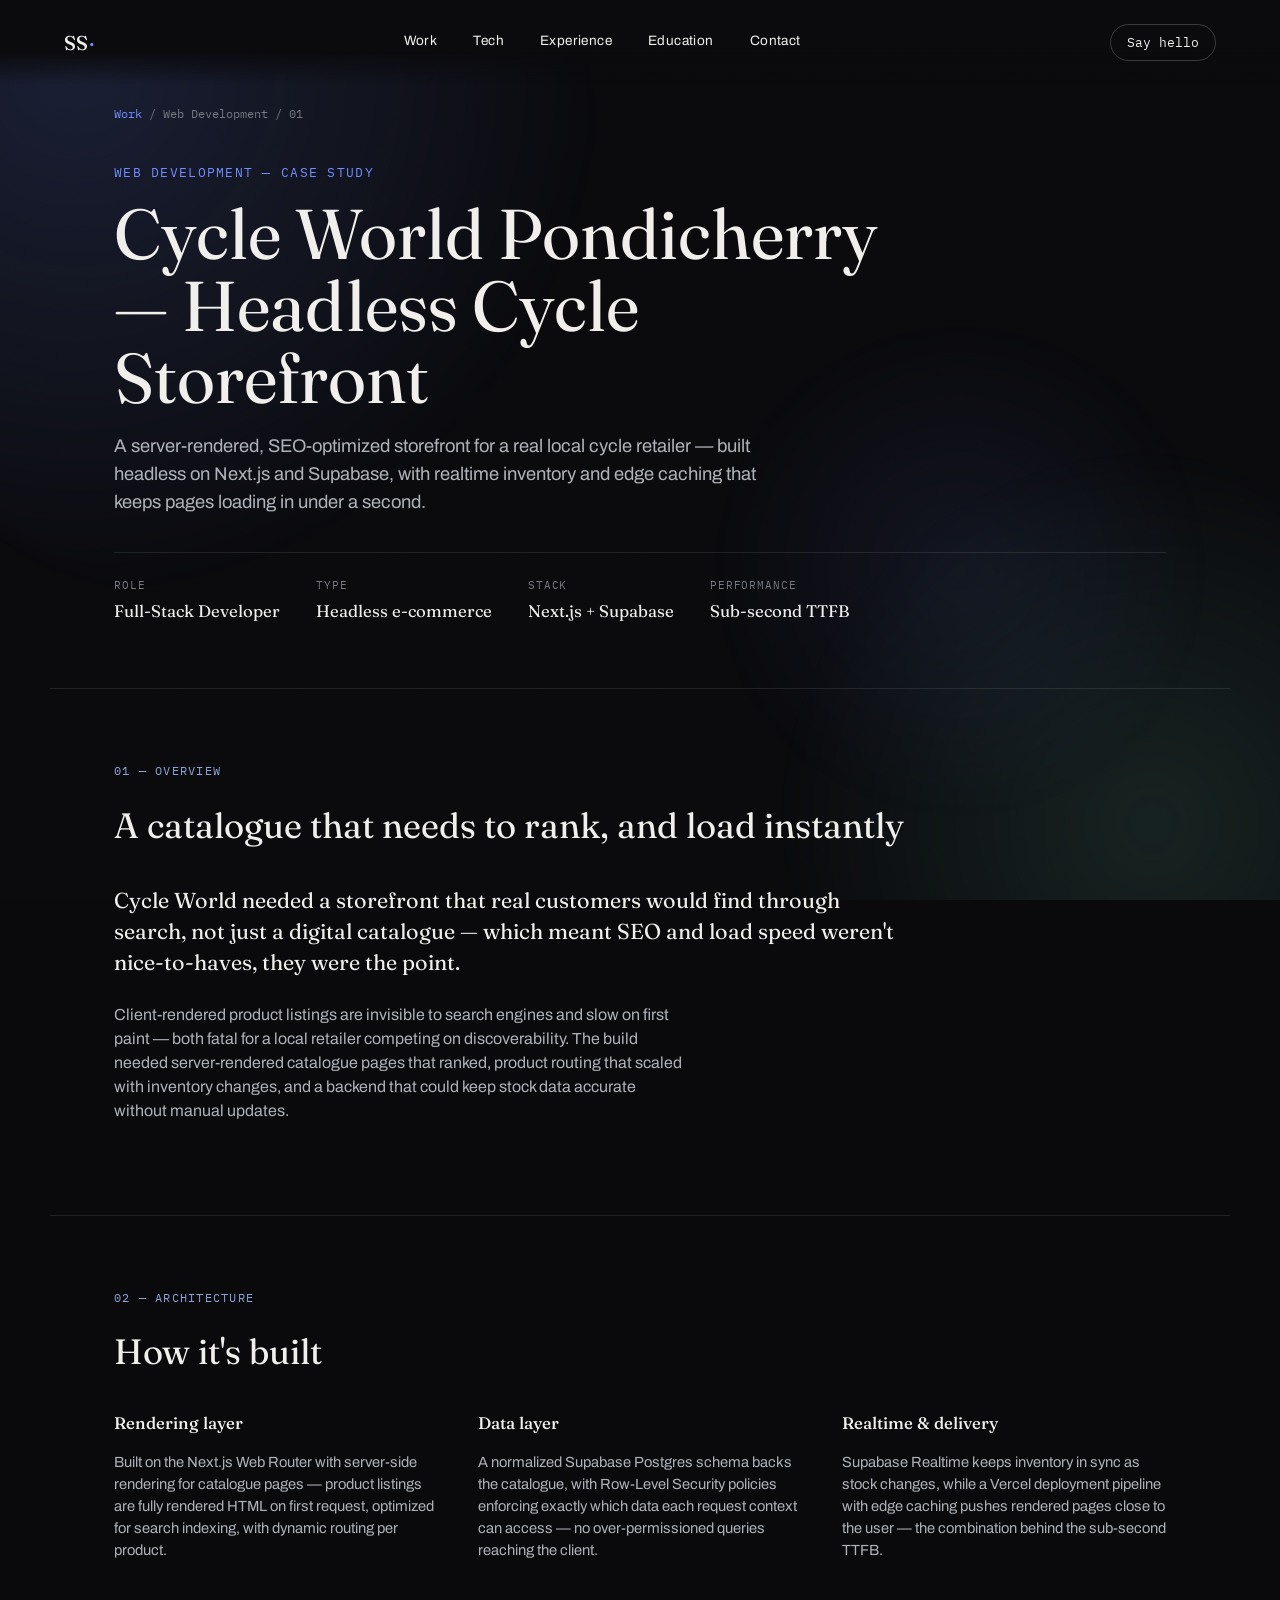
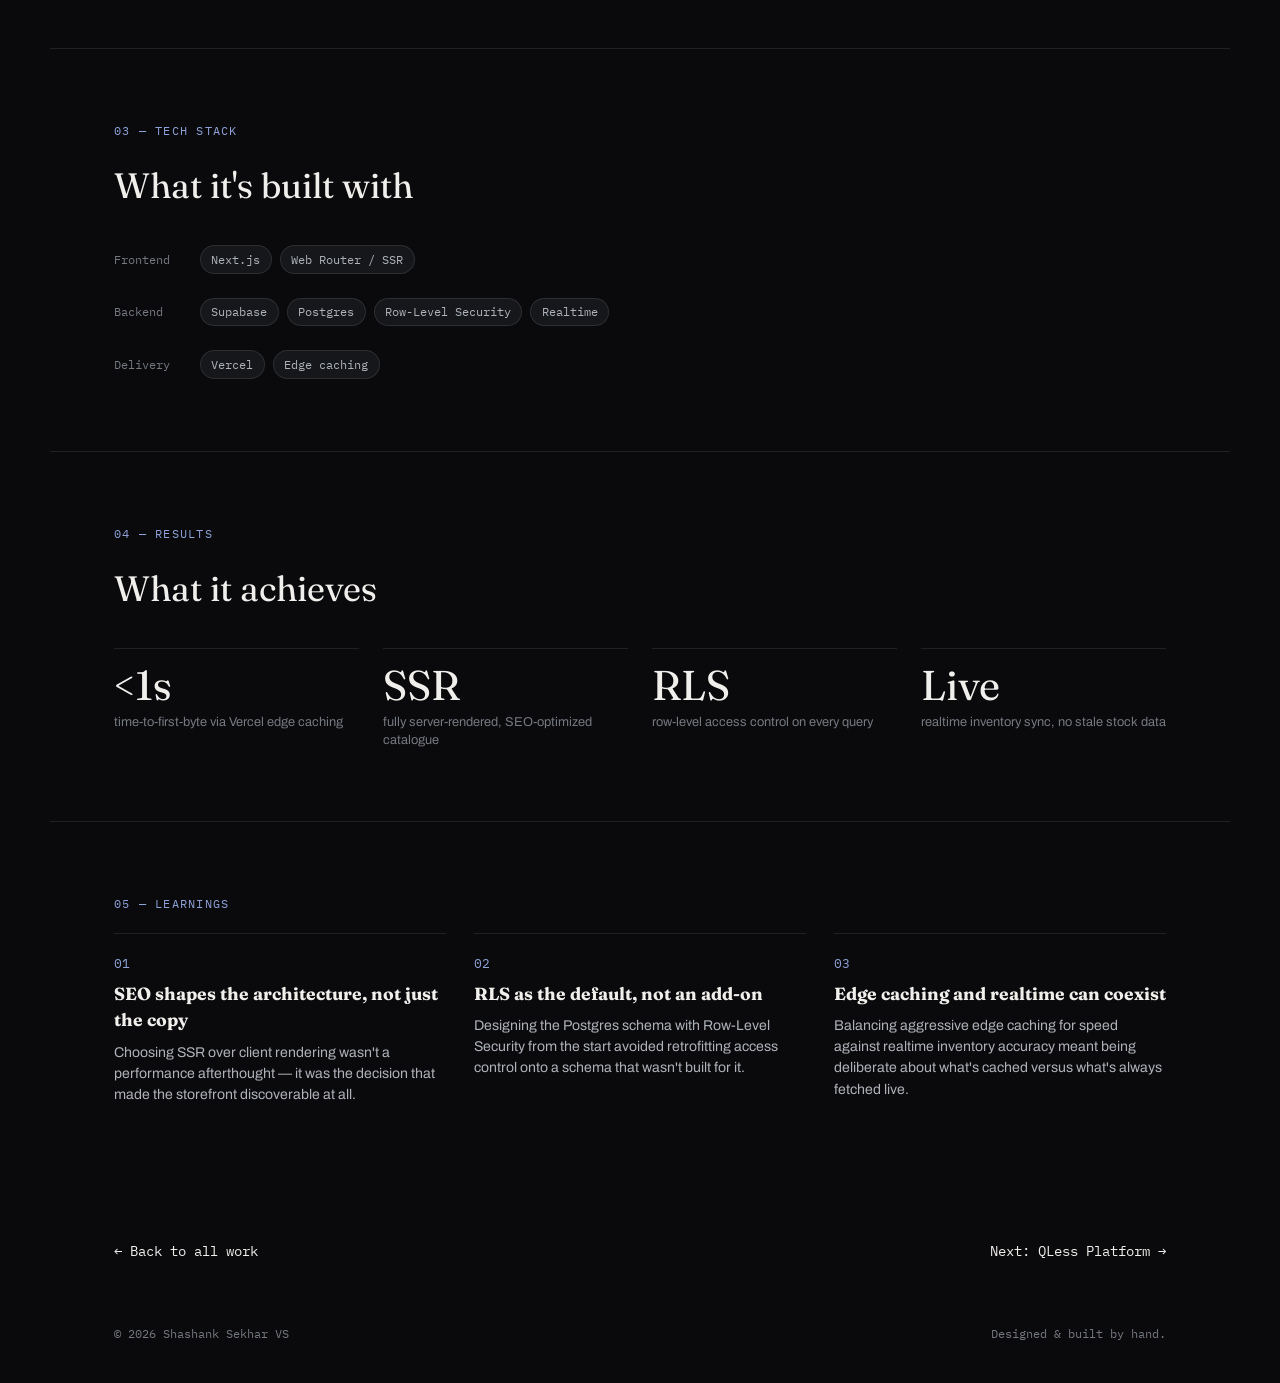
==== projects/cycleworld.html @ 7f177768 "Portfolio site" ====
<!DOCTYPE html>
<html lang="en">
<head>
<meta charset="UTF-8">
<meta name="viewport" content="width=device-width, initial-scale=1.0">
<title>Cycle World Pondicherry — Headless Storefront — Shashank Sekhar VS</title>
<meta name="description" content="A headless e-commerce storefront built on Next.js and Supabase with SSR catalogue pages, RLS access control, and sub-second TTFB.">
<link rel="preconnect" href="https://fonts.googleapis.com">
<link rel="preconnect" href="https://fonts.gstatic.com" crossorigin>
<link href="https://fonts.googleapis.com/css2?family=Fraunces:ital,opsz,wght@0,9..144,300;0,9..144,400;0,9..144,500;0,9..144,600;1,9..144,400;1,9..144,500&family=Archivo:wght@400;500;600;700&family=IBM+Plex+Mono:wght@400;500&display=swap" rel="stylesheet">
<link rel="stylesheet" href="../css/style.css">
</head>
<body>

<div class="grain"></div>
<div class="bg-fx" aria-hidden="true">
  <div class="bg-blob bg-blob-1"></div>
  <div class="bg-blob bg-blob-2"></div>
  <div class="bg-blob bg-blob-3"></div>
</div>

<header class="site-header">
  <a href="../index.html" class="mark">SS<span class="mark-dot">·</span></a>
  <nav class="nav">
    <a href="../index.html#work">Work</a>
    <a href="../index.html#tech">Tech</a>
    <a href="../index.html#experience">Experience</a>
    <a href="../index.html#education">Education</a>
    <a href="../index.html#contact">Contact</a>
  </nav>
  <a href="mailto:vsshashank08@gmail.com" class="nav-cta">Say hello</a>
</header>

<main>
  <p class="breadcrumb" data-reveal><a href="../index.html#work">Work</a> / Web Development / 01</p>

  <section class="proj-hero">
    <p class="proj-kicker" data-reveal>Web Development — Case Study</p>
    <h1 class="proj-title" data-reveal>Cycle World Pondicherry — Headless Cycle Storefront</h1>
    <p class="proj-dek" data-reveal>
      A server-rendered, SEO-optimized storefront for a real local cycle retailer — built headless
      on Next.js and Supabase, with realtime inventory and edge caching that keeps pages loading
      in under a second.
    </p>
    <div class="meta-row" data-reveal>
      <div class="meta-item"><span class="meta-label">Role</span><span class="meta-value">Full-Stack Developer</span></div>
      <div class="meta-item"><span class="meta-label">Type</span><span class="meta-value">Headless e-commerce</span></div>
      <div class="meta-item"><span class="meta-label">Stack</span><span class="meta-value">Next.js + Supabase</span></div>
      <div class="meta-item"><span class="meta-label">Performance</span><span class="meta-value">Sub-second TTFB</span></div>
    </div>
  </section>

  <section class="proj-section">
    <p class="section-label">01 — Overview</p>
    <h2 class="proj-section-head" data-reveal>A catalogue that needs to rank, and load instantly</h2>
    <p class="proj-lede" data-reveal>
      Cycle World needed a storefront that real customers would find through search, not just a
      digital catalogue — which meant SEO and load speed weren't nice-to-haves, they were the
      point.
    </p>
    <p class="proj-body" data-reveal>
      Client-rendered product listings are invisible to search engines and slow on first paint —
      both fatal for a local retailer competing on discoverability. The build needed
      server-rendered catalogue pages that ranked, product routing that scaled with inventory
      changes, and a backend that could keep stock data accurate without manual updates.
    </p>
  </section>

  <section class="proj-section">
    <p class="section-label">02 — Architecture</p>
    <h2 class="proj-section-head" data-reveal>How it's built</h2>
    <div class="proj-cols" data-reveal>
      <div class="proj-col">
        <h4>Rendering layer</h4>
        <p>Built on the Next.js Web Router with server-side rendering for catalogue pages —
        product listings are fully rendered HTML on first request, optimized for search
        indexing, with dynamic routing per product.</p>
      </div>
      <div class="proj-col">
        <h4>Data layer</h4>
        <p>A normalized Supabase Postgres schema backs the catalogue, with Row-Level Security
        policies enforcing exactly which data each request context can access — no
        over-permissioned queries reaching the client.</p>
      </div>
      <div class="proj-col">
        <h4>Realtime &amp; delivery</h4>
        <p>Supabase Realtime keeps inventory in sync as stock changes, while a Vercel deployment
        pipeline with edge caching pushes rendered pages close to the user — the combination
        behind the sub-second TTFB.</p>
      </div>
    </div>
  </section>

  <section class="proj-section">
    <p class="section-label">03 — Tech Stack</p>
    <h2 class="proj-section-head" data-reveal>What it's built with</h2>
    <div class="stack-groups" data-reveal>
      <div class="skill-group">
        <span class="skill-cat">Frontend</span>
        <div class="tags"><span>Next.js</span><span>Web Router / SSR</span></div>
      </div>
      <div class="skill-group">
        <span class="skill-cat">Backend</span>
        <div class="tags"><span>Supabase</span><span>Postgres</span><span>Row-Level Security</span><span>Realtime</span></div>
      </div>
      <div class="skill-group">
        <span class="skill-cat">Delivery</span>
        <div class="tags"><span>Vercel</span><span>Edge caching</span></div>
      </div>
    </div>
  </section>

  <section class="proj-section">
    <p class="section-label">04 — Results</p>
    <h2 class="proj-section-head" data-reveal>What it achieves</h2>
    <div class="stat-grid" data-reveal>
      <div class="stat">
        <span class="stat-num">&lt;1s</span>
        <span class="stat-label">time-to-first-byte via Vercel edge caching</span>
      </div>
      <div class="stat">
        <span class="stat-num">SSR</span>
        <span class="stat-label">fully server-rendered, SEO-optimized catalogue</span>
      </div>
      <div class="stat">
        <span class="stat-num">RLS</span>
        <span class="stat-label">row-level access control on every query</span>
      </div>
      <div class="stat">
        <span class="stat-num">Live</span>
        <span class="stat-label">realtime inventory sync, no stale stock data</span>
      </div>
    </div>
  </section>

  <section class="proj-section">
    <p class="section-label">05 — Learnings</p>
    <div class="numbered-grid" data-reveal>
      <div class="numbered-card">
        <span class="num">01</span>
        <h4>SEO shapes the architecture, not just the copy</h4>
        <p>Choosing SSR over client rendering wasn't a performance afterthought — it was the
        decision that made the storefront discoverable at all.</p>
      </div>
      <div class="numbered-card">
        <span class="num">02</span>
        <h4>RLS as the default, not an add-on</h4>
        <p>Designing the Postgres schema with Row-Level Security from the start avoided
        retrofitting access control onto a schema that wasn't built for it.</p>
      </div>
      <div class="numbered-card">
        <span class="num">03</span>
        <h4>Edge caching and realtime can coexist</h4>
        <p>Balancing aggressive edge caching for speed against realtime inventory accuracy meant
        being deliberate about what's cached versus what's always fetched live.</p>
      </div>
    </div>
  </section>

  <nav class="proj-nav" data-reveal>
    <a href="../index.html#work">← Back to all work</a>
    <a href="qless-platform.html">Next: QLess Platform →</a>
  </nav>
</main>

<footer class="site-footer">
  <span>© <span id="year"></span> Shashank Sekhar VS</span>
  <span>Designed &amp; built by hand.</span>
</footer>

<script src="../js/script.js"></script>
</body>
</html>
---- css/style.css ----
/* ============================================
   Shashank Sekhar VS — Portfolio
   Editorial / refined-luxury aesthetic
   ============================================ */

:root {
  --bg: #0a0a0d;
  --bg-alt: #15171b;
  --bg-raised: #1b1e23;
  --ink: #f1efec;
  --ink-soft: #aeb2b8;
  --ink-faint: #74787f;
  --accent: #6f8dff;
  --accent-soft: #8fa3d9;
  --accent-2: #7fe6c8;
  --line: rgba(241, 239, 236, 0.1);
  --line-strong: rgba(241, 239, 236, 0.2);
  --paper-shadow: rgba(0, 0, 0, 0.55);

  --font-display: "Fraunces", serif;
  --font-body: "Archivo", sans-serif;
  --font-mono: "IBM Plex Mono", monospace;

  --container: 1180px;
  --gutter: clamp(1.5rem, 5vw, 4rem);

  /* motion tokens */
  --ease-out: cubic-bezier(0.23, 1, 0.32, 1);
  --ease-in-out: cubic-bezier(0.77, 0, 0.175, 1);
  --ease-standard: cubic-bezier(0.4, 0, 0.2, 1);
  --dur-fast: 160ms;
  --dur-base: 220ms;
  --dur-slow: 500ms;
}

* { box-sizing: border-box; }

html {
  scroll-behavior: smooth;
}

body {
  margin: 0;
  background: var(--bg);
  color: var(--ink);
  font-family: var(--font-body);
  font-size: 16px;
  line-height: 1.5;
  -webkit-font-smoothing: antialiased;
  overflow-x: hidden;
}

::selection {
  background: var(--accent);
  color: var(--bg);
}

a { color: inherit; text-decoration: none; }

/* focus states — keyboard accessibility */
a:focus-visible,
button:focus-visible,
.tab:focus-visible {
  outline: 2px solid var(--accent);
  outline-offset: 3px;
  border-radius: 2px;
}
a:focus:not(:focus-visible),
button:focus:not(:focus-visible) {
  outline: none;
}

/* press feedback — every interactive element should feel touched */
.btn,
.nav-cta,
.tab,
.entry-link,
.contact-link,
.mark {
  transition: transform var(--dur-fast) var(--ease-out), background var(--dur-base) var(--ease-standard),
    color var(--dur-base) var(--ease-standard), border-color var(--dur-base) var(--ease-standard);
}
.btn:active,
.nav-cta:active {
  transform: scale(0.96);
}
.entry-link:active,
.contact-link:active {
  transform: scale(0.98);
}
.mark:active {
  transform: scale(0.94);
}

/* subtle grain overlay for texture */
.grain {
  position: fixed;
  inset: 0;
  pointer-events: none;
  z-index: 999;
  opacity: 0.05;
  mix-blend-mode: overlay;
  background-image: url("data:image/svg+xml,%3Csvg xmlns='http://www.w3.org/2000/svg' width='120' height='120'%3E%3Cfilter id='n'%3E%3CfeTurbulence type='fractalNoise' baseFrequency='0.9' numOctaves='2' stitchTiles='stitch'/%3E%3C/filter%3E%3Crect width='100%25' height='100%25' filter='url(%23n)'/%3E%3C/svg%3E");
}

/* ---------- animated background field ---------- */
.bg-fx {
  position: fixed;
  inset: 0;
  z-index: 0;
  overflow: hidden;
  pointer-events: none;
}
.bg-blob {
  position: absolute;
  border-radius: 50%;
  filter: blur(10px);
  opacity: 0.5;
  will-change: transform;
}
.bg-blob-1 {
  width: 60vw;
  height: 60vw;
  max-width: 780px;
  max-height: 780px;
  top: -18%;
  left: -12%;
  background: radial-gradient(circle at 30% 30%, rgba(111, 141, 255, 0.32), rgba(111, 141, 255, 0) 70%);
  animation: driftA 34s var(--ease-in-out) infinite alternate;
}
.bg-blob-2 {
  width: 50vw;
  height: 50vw;
  max-width: 640px;
  max-height: 640px;
  bottom: -20%;
  right: -10%;
  background: radial-gradient(circle at 60% 60%, rgba(127, 230, 200, 0.22), rgba(127, 230, 200, 0) 70%);
  animation: driftB 40s var(--ease-in-out) infinite alternate;
}
.bg-blob-3 {
  width: 40vw;
  height: 40vw;
  max-width: 520px;
  max-height: 520px;
  top: 35%;
  left: 55%;
  background: radial-gradient(circle at 50% 50%, rgba(111, 141, 255, 0.16), rgba(111, 141, 255, 0) 70%);
  animation: driftC 46s var(--ease-in-out) infinite alternate;
}
@keyframes driftA {
  from { transform: translate(0, 0) scale(1); }
  to { transform: translate(6vw, 8vh) scale(1.12); }
}
@keyframes driftB {
  from { transform: translate(0, 0) scale(1); }
  to { transform: translate(-7vw, -6vh) scale(1.08); }
}
@keyframes driftC {
  from { transform: translate(0, 0) scale(1); }
  to { transform: translate(-4vw, 6vh) scale(1.15); }
}
@media (prefers-reduced-motion: reduce) {
  .bg-blob { animation: none; }
}

.site-header,
main,
.site-footer {
  position: relative;
  z-index: 1;
}

/* ---------- header ---------- */
.site-header {
  position: fixed;
  top: 0; left: 0; right: 0;
  z-index: 100;
  display: flex;
  align-items: center;
  justify-content: space-between;
  padding: 1.5rem var(--gutter);
  background: linear-gradient(to bottom, var(--bg) 60%, transparent);
}

.mark {
  font-family: var(--font-display);
  font-weight: 500;
  font-size: 1.25rem;
  letter-spacing: 0.02em;
}
.mark-dot { color: var(--accent); }

.nav {
  display: flex;
  gap: 2.25rem;
  font-size: 0.85rem;
  letter-spacing: 0.03em;
}
.nav a {
  position: relative;
  padding-bottom: 2px;
}
.nav a::after {
  content: "";
  position: absolute;
  left: 0; bottom: 0;
  width: 0%;
  height: 1px;
  background: var(--accent);
  transition: width var(--dur-base) var(--ease-out);
}
.nav a:hover::after { width: 100%; }

.nav-cta {
  font-size: 0.8rem;
  font-family: var(--font-mono);
  border: 1px solid var(--line-strong);
  padding: 0.5rem 1rem;
  border-radius: 100px;
  transition: background 0.3s ease, color 0.3s ease, border-color 0.3s ease;
}
.nav-cta:hover {
  background: var(--ink);
  color: var(--bg);
  border-color: var(--ink);
}

@media (max-width: 720px) {
  .nav { display: none; }
}

/* ---------- reveal on scroll ---------- */
[data-reveal] {
  opacity: 0;
  transform: translateY(16px);
  transition: opacity var(--dur-slow) var(--ease-out), transform var(--dur-slow) var(--ease-out);
}
[data-reveal].is-visible {
  opacity: 1;
  transform: translateY(0);
}

/* stagger hero children on load */
.hero > [data-reveal]:nth-of-type(1) { transition-delay: 0ms; }
.hero > [data-reveal]:nth-of-type(2) { transition-delay: 70ms; }
.hero > [data-reveal]:nth-of-type(3) { transition-delay: 140ms; }
.hero > [data-reveal]:nth-of-type(4) { transition-delay: 210ms; }
.hero > [data-reveal]:nth-of-type(5) { transition-delay: 280ms; }

/* ---------- staggered group reveals ---------- */
/* children fade/rise individually once their shared container becomes visible */
.stat-grid > .stat,
.about-stats > .stat,
.persona-grid > .persona-card,
.numbered-grid > .numbered-card,
.proj-cols > .proj-col,
.swatch-row > .swatch,
.skill-groups > .skill-group,
.timeline > li,
.journey-table tbody tr {
  opacity: 0;
  transform: translateY(14px);
  transition: opacity var(--dur-slow) var(--ease-out), transform var(--dur-slow) var(--ease-out);
}
.stat-grid.is-visible > .stat,
.about-stats.is-visible > .stat,
.persona-grid.is-visible > .persona-card,
.numbered-grid.is-visible > .numbered-card,
.proj-cols.is-visible > .proj-col,
.swatch-row.is-visible > .swatch,
.skill-groups.is-visible > .skill-group,
.timeline.is-visible > li,
.journey-table-wrap.is-visible .journey-table tbody tr {
  opacity: 1;
  transform: translateY(0);
}
.stat-grid > .stat:nth-child(1), .about-stats > .stat:nth-child(1), .persona-grid > .persona-card:nth-child(1),
.numbered-grid > .numbered-card:nth-child(1), .proj-cols > .proj-col:nth-child(1), .swatch-row > .swatch:nth-child(1),
.skill-groups > .skill-group:nth-child(1), .timeline > li:nth-child(1), .journey-table tbody tr:nth-child(1) { transition-delay: 0ms; }
.stat-grid > .stat:nth-child(2), .about-stats > .stat:nth-child(2), .persona-grid > .persona-card:nth-child(2),
.numbered-grid > .numbered-card:nth-child(2), .proj-cols > .proj-col:nth-child(2), .swatch-row > .swatch:nth-child(2),
.skill-groups > .skill-group:nth-child(2), .timeline > li:nth-child(2), .journey-table tbody tr:nth-child(2) { transition-delay: 45ms; }
.stat-grid > .stat:nth-child(3), .about-stats > .stat:nth-child(3), .persona-grid > .persona-card:nth-child(3),
.numbered-grid > .numbered-card:nth-child(3), .proj-cols > .proj-col:nth-child(3), .swatch-row > .swatch:nth-child(3),
.skill-groups > .skill-group:nth-child(3), .timeline > li:nth-child(3), .journey-table tbody tr:nth-child(3) { transition-delay: 90ms; }
.stat-grid > .stat:nth-child(4), .swatch-row > .swatch:nth-child(4), .numbered-grid > .numbered-card:nth-child(4),
.journey-table tbody tr:nth-child(4) { transition-delay: 135ms; }
.stat-grid > .stat:nth-child(5), .swatch-row > .swatch:nth-child(5), .journey-table tbody tr:nth-child(5) { transition-delay: 180ms; }
.stat-grid > .stat:nth-child(6), .swatch-row > .swatch:nth-child(6), .journey-table tbody tr:nth-child(6) { transition-delay: 225ms; }

@media (prefers-reduced-motion: reduce) {
  *, *::before, *::after {
    animation-duration: 0.01ms !important;
    animation-iteration-count: 1 !important;
    transition-duration: 0.01ms !important;
    scroll-behavior: auto !important;
  }
  [data-reveal],
  .stat-grid > .stat, .about-stats > .stat, .persona-grid > .persona-card,
  .numbered-grid > .numbered-card, .proj-cols > .proj-col, .swatch-row > .swatch,
  .skill-groups > .skill-group, .timeline > li, .journey-table tbody tr {
    opacity: 1 !important;
    transform: none !important;
  }
}

/* ---------- hero ---------- */
.hero {
  position: relative;
  min-height: 100vh;
  display: flex;
  flex-direction: column;
  justify-content: center;
  padding: 8rem var(--gutter) 4rem;
  max-width: var(--container);
  margin: 0 auto;
}

.eyebrow {
  font-family: var(--font-mono);
  font-size: 0.8rem;
  letter-spacing: 0.12em;
  text-transform: uppercase;
  color: var(--accent);
  margin: 0 0 1.25rem;
}

.hero-name {
  font-family: var(--font-display);
  font-weight: 400;
  font-size: clamp(3.2rem, 9vw, 7.5rem);
  line-height: 0.95;
  letter-spacing: -0.01em;
  margin: 0 0 1.5rem;
}
.hero-name .italic {
  font-style: italic;
  font-weight: 300;
  color: var(--accent);
}

.hero-roles {
  display: flex;
  flex-wrap: wrap;
  gap: 0.6rem;
  font-family: var(--font-mono);
  font-size: clamp(0.85rem, 1.6vw, 1rem);
  color: var(--ink-soft);
  margin-bottom: 1.75rem;
}
.hero-roles .slash { color: var(--ink-faint); }

.hero-copy {
  max-width: 42ch;
  font-size: 1.1rem;
  color: var(--ink-soft);
  margin: 0 0 2.5rem;
}

.hero-actions {
  display: flex;
  gap: 1rem;
  flex-wrap: wrap;
}

.btn {
  display: inline-flex;
  align-items: center;
  gap: 0.4rem;
  padding: 0.9rem 1.6rem;
  border-radius: 100px;
  font-size: 0.9rem;
  font-weight: 600;
  transition: transform 0.25s ease, background 0.25s ease, color 0.25s ease, border-color .25s ease;
}
.btn-primary {
  background: var(--ink);
  color: var(--bg);
}
.btn-primary:hover {
  background: var(--accent);
  transform: translateY(-2px);
}
.btn-ghost {
  border: 1px solid var(--line-strong);
}
.btn-ghost:hover {
  border-color: var(--ink);
  transform: translateY(-2px);
}

.hero-figure {
  position: absolute;
  right: var(--gutter);
  top: 50%;
  color: var(--ink);
  opacity: 0.9;
  display: none;
  animation: heroFloat 7s ease-in-out infinite;
}
@media (min-width: 980px) {
  .hero-figure { display: block; }
}
@keyframes heroFloat {
  0%, 100% { transform: translateY(-50%); }
  50% { transform: translateY(calc(-50% - 12px)); }
}

/* animated neural-network hero visual */
.neural-viz {
  width: 340px;
  height: 340px;
  color: var(--accent);
  overflow: visible;
}
.neural-viz .diagram-group {
  transform-box: fill-box;
  transform-origin: 160px 160px;
  animation: neuralSpin 46s linear infinite;
}
.neural-viz .edge {
  stroke: var(--accent);
  stroke-width: 1;
  opacity: 0.14;
  fill: none;
}
.neural-viz .edge-active {
  stroke: var(--accent-2);
  stroke-width: 1.5;
  opacity: 0.75;
  fill: none;
  stroke-dasharray: 6 9;
  animation: signalFlow 2.8s linear infinite;
}
.neural-viz .node {
  fill: var(--accent);
  opacity: 0.8;
  transform-box: fill-box;
  transform-origin: center;
  animation: nodePulse 3.4s ease-in-out infinite;
}
.neural-viz .node-out {
  fill: var(--accent-2);
}
.neural-viz .ring {
  fill: none;
  stroke: var(--line-strong);
  stroke-width: 0.6;
}
.neural-viz .ring-dashed {
  stroke-dasharray: 3 7;
  stroke-width: 0.8;
  transform-box: fill-box;
  transform-origin: 160px 160px;
  animation: neuralSpinReverse 28s linear infinite;
}
@keyframes nodePulse {
  0%, 100% { transform: scale(1); opacity: 0.65; }
  50% { transform: scale(1.22); opacity: 1; }
}
@keyframes signalFlow {
  to { stroke-dashoffset: -150; }
}
@keyframes neuralSpin {
  to { transform: rotate(360deg); }
}
@keyframes neuralSpinReverse {
  to { transform: rotate(-360deg); }
}
@media (prefers-reduced-motion: reduce) {
  .neural-viz .node, .neural-viz .edge-active, .neural-viz .diagram-group,
  .neural-viz .ring-dashed, .hero-figure { animation: none; }
}

/* ---------- known technologies ---------- */
.tech {
  position: relative;
  max-width: var(--container);
  margin: 0 auto;
  padding: 6rem var(--gutter);
  border-top: 1px solid var(--line);
}
.tech::before {
  content: "";
  position: absolute;
  inset: -1rem 0 0 0;
  background-image: radial-gradient(circle, var(--line-strong) 1px, transparent 1px);
  background-size: 24px 24px;
  -webkit-mask-image: radial-gradient(ellipse 65% 65% at 50% 35%, black 0%, transparent 78%);
  mask-image: radial-gradient(ellipse 65% 65% at 50% 35%, black 0%, transparent 78%);
  opacity: 0.6;
  pointer-events: none;
  z-index: 0;
}
.tech > * { position: relative; z-index: 1; }
.tech-sub {
  max-width: 46ch;
  color: var(--ink-soft);
  margin-top: -0.5rem;
  margin-bottom: 2.75rem;
}
.tech-groups {
  display: flex;
  flex-direction: column;
  gap: 3rem;
}
.tech-group-label {
  display: flex;
  align-items: center;
  gap: 0.9rem;
  font-family: var(--font-mono);
  font-size: 0.7rem;
  letter-spacing: 0.14em;
  text-transform: uppercase;
  color: var(--ink-faint);
  margin-bottom: 1.15rem;
}
.tech-group-label::after {
  content: "";
  flex: 1;
  height: 1px;
  background: var(--line);
}
.tech-grid {
  display: grid;
  grid-template-columns: repeat(auto-fit, minmax(120px, 1fr));
  gap: 1.25rem;
}
.tech-item {
  position: relative;
  display: flex;
  flex-direction: column;
  align-items: center;
  justify-content: center;
  gap: 0.9rem;
  padding: 2.1rem 1rem 1.6rem;
  background: linear-gradient(180deg, var(--bg-alt), var(--bg-raised));
  border: 1px solid var(--line);
  border-radius: 14px;
  overflow: hidden;
  opacity: 0;
  transform: translateY(14px);
  transition: opacity var(--dur-slow) var(--ease-out), transform var(--dur-base) var(--ease-out),
    border-color var(--dur-base) var(--ease-out), box-shadow var(--dur-base) var(--ease-out);
}
.tech-grid.is-visible > .tech-item { opacity: 1; transform: translateY(0); }
.tech-grid > .tech-item:nth-child(1) { transition-delay: 0ms, 0ms, 0ms, 0ms; }
.tech-grid > .tech-item:nth-child(2) { transition-delay: 30ms, 0ms, 0ms, 0ms; }
.tech-grid > .tech-item:nth-child(3) { transition-delay: 60ms, 0ms, 0ms, 0ms; }
.tech-grid > .tech-item:nth-child(4) { transition-delay: 90ms, 0ms, 0ms, 0ms; }
.tech-grid > .tech-item:nth-child(5) { transition-delay: 120ms, 0ms, 0ms, 0ms; }
.tech-grid > .tech-item:nth-child(6) { transition-delay: 150ms, 0ms, 0ms, 0ms; }
.tech-grid > .tech-item:nth-child(7) { transition-delay: 180ms, 0ms, 0ms, 0ms; }
.tech-grid > .tech-item:nth-child(8) { transition-delay: 210ms, 0ms, 0ms, 0ms; }
.tech-grid > .tech-item:nth-child(9) { transition-delay: 240ms, 0ms, 0ms, 0ms; }
.tech-grid > .tech-item:nth-child(10) { transition-delay: 270ms, 0ms, 0ms, 0ms; }
.tech-grid > .tech-item:nth-child(11) { transition-delay: 300ms, 0ms, 0ms, 0ms; }
.tech-grid > .tech-item:nth-child(12) { transition-delay: 330ms, 0ms, 0ms, 0ms; }

.tech-icon {
  position: relative;
  z-index: 1;
  width: 54px;
  height: 54px;
  flex-shrink: 0;
  display: flex;
  align-items: center;
  justify-content: center;
  border-radius: 50%;
  background: var(--bg-raised);
  border: 1px solid var(--line);
  transition: border-color var(--dur-base) var(--ease-out), background var(--dur-base) var(--ease-out);
}
.tech-item img {
  width: 26px;
  height: 26px;
  object-fit: contain;
  filter: grayscale(1) brightness(1.3) opacity(0.6);
  transition: filter var(--dur-base) var(--ease-out), transform var(--dur-base) var(--ease-out);
}
.tech-fallback {
  font-family: var(--font-mono);
  font-weight: 600;
  font-size: 0.68rem;
  letter-spacing: 0.02em;
  color: var(--ink-faint);
  transition: color var(--dur-base) var(--ease-out);
}
.tech-item .tech-name {
  position: relative;
  z-index: 1;
  font-family: var(--font-mono);
  font-size: 0.72rem;
  letter-spacing: 0.02em;
  color: var(--ink-soft);
  transition: color var(--dur-base) var(--ease-out);
}
@media (hover: hover) and (pointer: fine) {
  .tech-item:hover {
    border-color: color-mix(in srgb, var(--tint, var(--accent)) 55%, var(--line-strong));
    box-shadow: 0 10px 24px -14px color-mix(in srgb, var(--tint, var(--accent)) 45%, transparent);
    transform: translateY(-4px);
  }
  .tech-item:hover .tech-icon {
    border-color: color-mix(in srgb, var(--tint, var(--accent)) 50%, transparent);
    background: color-mix(in srgb, var(--tint, var(--accent)) 14%, var(--bg-raised));
  }
  .tech-item:hover .tech-icon img,
  .tech-item:hover .tech-fallback {
    filter: none;
    transform: scale(1.08);
    color: var(--tint, var(--ink));
  }
  .tech-item:hover .tech-name { color: var(--ink); }
}

/* ---------- about ---------- */
.about {
  max-width: var(--container);
  margin: 0 auto;
  padding: 6rem var(--gutter);
  display: grid;
  grid-template-columns: minmax(240px, 320px) 1fr;
  gap: 4rem;
  align-items: start;
  border-top: 1px solid var(--line);
}
@media (max-width: 980px) {
  .about { grid-template-columns: 220px 1fr; gap: 3rem; }
}
@media (max-width: 640px) {
  .about { grid-template-columns: 1fr; gap: 2rem; }
  .about-photo { max-width: 260px; }
}

.about-photo {
  position: relative;
  aspect-ratio: 4 / 5;
  border-radius: 16px;
  overflow: hidden;
  border: 1px solid var(--line);
  background: var(--bg-alt);
}
.about-photo img {
  width: 100%;
  height: 100%;
  object-fit: cover;
  display: block;
  filter: saturate(1.02) contrast(1.03);
}
.about-photo.photo-fallback img { display: none; }
.about-photo.photo-fallback::before {
  content: "SS";
  position: absolute;
  inset: 0;
  display: flex;
  align-items: center;
  justify-content: center;
  font-family: var(--font-display);
  font-style: italic;
  font-size: 2.4rem;
  color: var(--ink-faint);
}

.section-label {
  font-family: var(--font-mono);
  font-size: 0.78rem;
  letter-spacing: 0.1em;
  text-transform: uppercase;
  color: var(--accent-soft);
  margin: 0 0 1.25rem;
}

.about-lede {
  font-family: var(--font-display);
  font-size: 1.5rem;
  font-weight: 400;
  line-height: 1.4;
  margin: 0 0 1.5rem;
}

.about-body {
  color: var(--ink-soft);
  font-size: 1rem;
  max-width: 56ch;
}

.about-stats {
  display: grid;
  grid-template-columns: 1fr 1fr;
  gap: 2rem 1.5rem;
  align-content: start;
}
.stat {
  border-top: 1px solid var(--line);
  padding-top: 1rem;
  transition: border-color var(--dur-base) var(--ease-out);
}
.stat:hover { border-top-color: var(--accent); }
.stat-num {
  display: block;
  font-family: var(--font-display);
  font-size: 2.6rem;
  color: var(--ink);
  line-height: 1;
  transition: transform var(--dur-base) var(--ease-out);
}
@media (hover: hover) and (pointer: fine) {
  .stat:hover .stat-num { transform: translateY(-2px); }
}
.stat-label {
  display: block;
  margin-top: 0.5rem;
  font-size: 0.8rem;
  color: var(--ink-faint);
  line-height: 1.35;
}

/* ---------- work ---------- */
.work {
  max-width: var(--container);
  margin: 0 auto;
  padding: 6rem var(--gutter);
  border-top: 1px solid var(--line);
}

.section-title {
  font-family: var(--font-display);
  font-weight: 400;
  font-size: clamp(1.9rem, 4vw, 2.8rem);
  margin: 0 0 2.5rem;
}

.tabs {
  display: flex;
  gap: 0.5rem;
  margin-bottom: 2.5rem;
  border-bottom: 1px solid var(--line);
  padding-bottom: 0;
}
.tab {
  background: none;
  border: none;
  font-family: var(--font-mono);
  font-size: 0.85rem;
  padding: 0.9rem 1.1rem;
  color: var(--ink-faint);
  cursor: pointer;
  position: relative;
  transition: color 0.25s ease;
}
.tab::after {
  content: "";
  position: absolute;
  left: 0; right: 0; bottom: -1px;
  height: 2px;
  background: var(--accent);
  transform: scaleX(0);
  transition: transform var(--dur-base) var(--ease-out);
}
.tab.active { color: var(--ink); }
.tab.active::after { transform: scaleX(1); }
.tab:hover { color: var(--ink); }

.tab-panel { display: none; }
.tab-panel.active {
  display: block;
  animation: panelIn 420ms var(--ease-out);
}
@keyframes panelIn {
  from { opacity: 0; transform: translateY(10px); }
  to { opacity: 1; transform: translateY(0); }
}
.tab-panel .entry:nth-child(1) { transition-delay: 40ms; }
.tab-panel .entry:nth-child(2) { transition-delay: 90ms; }
.tab-panel .entry:nth-child(3) { transition-delay: 140ms; }

.entry {
  display: grid;
  grid-template-columns: 70px 1fr;
  gap: 1.5rem;
  padding: 2rem 0;
  border-top: 1px solid var(--line);
  border-left: 2px solid transparent;
  transition: padding-left var(--dur-base) var(--ease-out), border-color var(--dur-base) var(--ease-out);
}
.entry:last-child { border-bottom: 1px solid var(--line); }
.entry:hover { padding-left: 0.75rem; border-left-color: var(--accent); }

.entry-num {
  font-family: var(--font-mono);
  font-size: 0.85rem;
  color: var(--accent-soft);
  padding-top: 0.3rem;
}

.entry-body h3 {
  font-family: var(--font-display);
  font-weight: 500;
  font-size: 1.35rem;
  margin: 0 0 0.75rem;
  line-height: 1.3;
}

.entry-tag {
  display: inline-block;
  font-family: var(--font-mono);
  font-size: 0.68rem;
  text-transform: uppercase;
  letter-spacing: 0.06em;
  color: var(--accent);
  border: 1px solid var(--accent);
  border-radius: 100px;
  padding: 0.15rem 0.6rem;
  margin-left: 0.6rem;
  vertical-align: middle;
  transform: translateY(-2px);
}

.entry-body p {
  color: var(--ink-soft);
  max-width: 68ch;
  margin: 0 0 1.25rem;
}

.tags {
  display: flex;
  flex-wrap: wrap;
  gap: 0.5rem;
}
.tags span {
  font-family: var(--font-mono);
  font-size: 0.72rem;
  color: var(--ink-soft);
  background: var(--bg-alt);
  border: 1px solid var(--line);
  padding: 0.3rem 0.65rem;
  border-radius: 100px;
}

/* ---------- experience / education split ---------- */
.split {
  max-width: var(--container);
  margin: 0 auto;
  padding: 6rem var(--gutter);
  display: grid;
  grid-template-columns: 1fr 1fr;
  gap: 4rem;
  border-top: 1px solid var(--line);
}
@media (max-width: 860px) {
  .split { grid-template-columns: 1fr; gap: 4rem; }
}

.timeline {
  list-style: none;
  margin: 0;
  padding: 0;
}
.timeline li {
  padding: 1.5rem 0;
  border-top: 1px solid var(--line);
}
.timeline li:last-child { border-bottom: 1px solid var(--line); }

.tl-date {
  display: block;
  font-family: var(--font-mono);
  font-size: 0.75rem;
  color: var(--accent-soft);
  margin-bottom: 0.5rem;
}
.timeline h4 {
  font-family: var(--font-display);
  font-weight: 500;
  font-size: 1.15rem;
  margin: 0 0 0.4rem;
}
.timeline p {
  color: var(--ink-soft);
  font-size: 0.92rem;
  margin: 0;
  max-width: 46ch;
}

.skills-label { margin-top: 3rem; }
.skill-groups {
  display: flex;
  flex-direction: column;
  gap: 1.25rem;
}
.skill-group {
  display: flex;
  align-items: baseline;
  gap: 1rem;
  flex-wrap: wrap;
}
.skill-cat {
  font-family: var(--font-mono);
  font-size: 0.75rem;
  color: var(--ink-faint);
  width: 70px;
  flex-shrink: 0;
}

/* ---------- contact ---------- */
.contact {
  max-width: var(--container);
  margin: 0 auto;
  padding: 7rem var(--gutter) 8rem;
  border-top: 1px solid var(--line);
  text-align: left;
}

.contact-title {
  font-family: var(--font-display);
  font-style: italic;
  font-weight: 400;
  font-size: clamp(3rem, 9vw, 6rem);
  margin: 0 0 1.5rem;
  color: var(--accent);
}

.contact-copy {
  max-width: 50ch;
  color: var(--ink-soft);
  font-size: 1.1rem;
  margin-bottom: 3rem;
}

.contact-links {
  display: grid;
  grid-template-columns: repeat(2, 1fr);
  gap: 1px;
  background: var(--line);
  border: 1px solid var(--line);
}
@media (max-width: 620px) {
  .contact-links { grid-template-columns: 1fr; }
}
.contact-link {
  background: var(--bg);
  padding: 1.75rem;
  display: flex;
  align-items: center;
  gap: 1.1rem;
  transition: background 0.25s ease;
}
.contact-link:hover { background: var(--bg-alt); }
.contact-text {
  display: flex;
  flex-direction: column;
  gap: 0.4rem;
  min-width: 0;
}
.contact-icon {
  position: relative;
  width: 46px;
  height: 46px;
  flex-shrink: 0;
  border-radius: 50%;
  display: flex;
  align-items: center;
  justify-content: center;
  background: var(--bg-raised);
  border: 1px solid var(--line);
  transition: transform var(--dur-base) var(--ease-out), border-color var(--dur-base) var(--ease-out),
    background var(--dur-base) var(--ease-out);
}
.contact-icon img {
  width: 22px;
  height: 22px;
  object-fit: contain;
  filter: grayscale(1) brightness(1.3) opacity(0.6);
  transition: filter var(--dur-base) var(--ease-out);
}
.contact-icon-svg svg {
  color: var(--ink-faint);
  transition: color var(--dur-base) var(--ease-out);
}
.contact-icon .tech-fallback {
  font-family: var(--font-mono);
  font-weight: 600;
  font-size: 0.62rem;
  letter-spacing: 0.02em;
  color: var(--ink-faint);
  transition: color var(--dur-base) var(--ease-out);
}
@media (hover: hover) and (pointer: fine) {
  .contact-link:hover .contact-icon {
    transform: scale(1.15);
    border-color: color-mix(in srgb, var(--tint, var(--accent)) 55%, transparent);
    background: color-mix(in srgb, var(--tint, var(--accent)) 16%, var(--bg-raised));
  }
  .contact-link:hover .contact-icon img { filter: none; }
  .contact-link:hover .contact-icon-svg svg { color: var(--tint, var(--accent)); }
  .contact-link:hover .contact-icon .tech-fallback { color: var(--tint, var(--ink)); }
}
.cl-label {
  font-family: var(--font-mono);
  font-size: 0.72rem;
  text-transform: uppercase;
  letter-spacing: 0.08em;
  color: var(--ink-faint);
}
.cl-value {
  font-family: var(--font-display);
  font-size: 1.2rem;
  overflow-wrap: anywhere;
}

/* ---------- footer ---------- */
.site-footer {
  display: flex;
  justify-content: space-between;
  padding: 2rem var(--gutter) 2.5rem;
  max-width: var(--container);
  margin: 0 auto;
  font-family: var(--font-mono);
  font-size: 0.75rem;
  color: var(--ink-faint);
}
@media (max-width: 620px) {
  .site-footer { flex-direction: column; gap: 0.5rem; }
}

/* entry -> project page link */
.entry-link {
  display: inline-flex;
  align-items: center;
  gap: 0.4rem;
  margin-top: 1.25rem;
  font-family: var(--font-mono);
  font-size: 0.78rem;
  color: var(--accent);
  border-bottom: 1px solid transparent;
  transition: border-color 0.25s ease, gap 0.25s ease;
}
.entry-link:hover { border-color: var(--accent); gap: 0.6rem; }
.entry-body h3 a { color: inherit; }
.entry-body h3 a:hover { color: var(--accent); }

/* ============================================
   PROJECT DETAIL PAGES
   ============================================ */

.breadcrumb {
  max-width: var(--container);
  margin: 0 auto;
  padding: 6.5rem var(--gutter) 0;
  font-family: var(--font-mono);
  font-size: 0.78rem;
  color: var(--ink-faint);
}
.breadcrumb a { color: var(--accent); }
.breadcrumb a:hover { text-decoration: underline; }

.proj-hero {
  max-width: var(--container);
  margin: 0 auto;
  padding: 2.5rem var(--gutter) 4rem;
  border-bottom: 1px solid var(--line);
}
.proj-kicker {
  font-family: var(--font-mono);
  font-size: 0.8rem;
  letter-spacing: 0.1em;
  text-transform: uppercase;
  color: var(--accent);
  margin: 0 0 1rem;
}
.proj-title {
  font-family: var(--font-display);
  font-weight: 400;
  font-size: clamp(2.4rem, 6vw, 4.4rem);
  line-height: 1.02;
  margin: 0 0 1.25rem;
  max-width: 18ch;
}
.proj-dek {
  font-size: 1.15rem;
  color: var(--ink-soft);
  max-width: 62ch;
  margin: 0 0 2.25rem;
}
.meta-row {
  display: flex;
  flex-wrap: wrap;
  gap: 2.25rem;
  border-top: 1px solid var(--line);
  padding-top: 1.5rem;
}
.meta-item {
  display: flex;
  flex-direction: column;
  gap: 0.35rem;
}
.meta-label {
  font-family: var(--font-mono);
  font-size: 0.68rem;
  text-transform: uppercase;
  letter-spacing: 0.08em;
  color: var(--ink-faint);
}
.meta-value {
  font-family: var(--font-display);
  font-size: 1.05rem;
}

.proj-section {
  max-width: var(--container);
  margin: 0 auto;
  padding: 4.5rem var(--gutter);
  border-bottom: 1px solid var(--line);
}
.proj-section:last-of-type { border-bottom: none; }
.proj-section-head {
  font-family: var(--font-display);
  font-weight: 400;
  font-size: clamp(1.6rem, 3.4vw, 2.2rem);
  margin: 0 0 2rem;
}
.proj-lede {
  font-family: var(--font-display);
  font-size: 1.35rem;
  line-height: 1.45;
  max-width: 56ch;
  margin: 0 0 1.5rem;
}
.proj-body {
  color: var(--ink-soft);
  max-width: 64ch;
  margin: 0 0 1.25rem;
}
.proj-body strong { color: var(--ink); }

.proj-cols {
  display: grid;
  grid-template-columns: repeat(3, 1fr);
  gap: 2.5rem;
}
@media (max-width: 860px) {
  .proj-cols { grid-template-columns: 1fr; }
}
.proj-col h4 {
  font-family: var(--font-display);
  font-weight: 500;
  font-size: 1.05rem;
  margin: 0 0 0.6rem;
}
.proj-col p, .proj-col li {
  color: var(--ink-soft);
  font-size: 0.92rem;
}
.proj-col ul { margin: 0; padding-left: 1.1rem; }

/* stat grid reuse of .stat, new wrapper */
.stat-grid {
  display: grid;
  grid-template-columns: repeat(auto-fit, minmax(140px, 1fr));
  gap: 2rem 1.5rem;
}

/* tech stack groups reuse .skill-group/.tags */
.stack-groups {
  display: flex;
  flex-direction: column;
  gap: 1.5rem;
}

/* pull quote */
.pull-quote {
  font-family: var(--font-display);
  font-style: italic;
  font-size: clamp(1.4rem, 3vw, 2rem);
  line-height: 1.4;
  color: var(--ink);
  max-width: 46ch;
  border-left: 2px solid var(--accent);
  padding-left: 1.75rem;
  margin: 0;
}

/* persona cards */
.persona-grid {
  display: grid;
  grid-template-columns: repeat(2, 1fr);
  gap: 2rem;
}
@media (max-width: 860px) {
  .persona-grid { grid-template-columns: 1fr; }
}
.persona-card {
  background: var(--bg-alt);
  border: 1px solid var(--line);
  border-radius: 4px;
  padding: 2rem;
  transition: transform var(--dur-base) var(--ease-out), box-shadow var(--dur-base) var(--ease-out), border-color var(--dur-base) var(--ease-out);
}
@media (hover: hover) and (pointer: fine) {
  .persona-card:hover {
    transform: translateY(-4px);
    box-shadow: 0 16px 32px var(--paper-shadow);
    border-color: var(--line-strong);
  }
}
.persona-emoji { font-size: 1.8rem; }
.persona-card h4 {
  font-family: var(--font-display);
  font-size: 1.25rem;
  margin: 0.75rem 0 0.2rem;
}
.persona-role {
  font-family: var(--font-mono);
  font-size: 0.75rem;
  color: var(--accent-soft);
  display: block;
  margin-bottom: 1rem;
}
.persona-card p { color: var(--ink-soft); font-size: 0.9rem; }
.persona-tags {
  display: flex;
  flex-wrap: wrap;
  gap: 0.4rem;
  margin: 1rem 0 1.25rem;
}
.persona-tags span {
  font-family: var(--font-mono);
  font-size: 0.68rem;
  color: var(--ink-soft);
  border: 1px solid var(--line-strong);
  padding: 0.2rem 0.55rem;
  border-radius: 100px;
}
.persona-card h5 {
  font-family: var(--font-mono);
  font-size: 0.72rem;
  text-transform: uppercase;
  letter-spacing: 0.06em;
  color: var(--ink-faint);
  margin: 1rem 0 0.5rem;
}
.persona-card ul { margin: 0; padding-left: 1.1rem; color: var(--ink-soft); font-size: 0.88rem; }

/* journey table */
.journey-table-wrap { overflow-x: auto; }
.journey-table {
  width: 100%;
  border-collapse: collapse;
  min-width: 720px;
  font-size: 0.85rem;
}
.journey-table th {
  font-family: var(--font-mono);
  font-size: 0.7rem;
  text-transform: uppercase;
  letter-spacing: 0.05em;
  color: var(--ink-faint);
  text-align: left;
  padding: 0.75rem 1rem;
  border-bottom: 1px solid var(--line-strong);
}
.journey-table td {
  padding: 0.9rem 1rem;
  border-bottom: 1px solid var(--line);
  color: var(--ink-soft);
  vertical-align: top;
}
.journey-table td:first-child { color: var(--ink); font-weight: 600; }

/* pain / hmw numbered cards */
.numbered-grid {
  display: grid;
  grid-template-columns: repeat(auto-fit, minmax(230px, 1fr));
  gap: 1.75rem;
}
.numbered-card {
  border-top: 1px solid var(--line);
  padding-top: 1.25rem;
}
.numbered-card .num {
  font-family: var(--font-mono);
  font-size: 0.8rem;
  color: var(--accent-soft);
  display: block;
  margin-bottom: 0.5rem;
}
.numbered-card h4 {
  font-family: var(--font-display);
  font-size: 1.1rem;
  margin: 0 0 0.5rem;
}
.numbered-card p { color: var(--ink-soft); font-size: 0.88rem; margin: 0; }

/* color swatches */
.swatch-row {
  display: flex;
  flex-wrap: wrap;
  gap: 1.5rem;
}
.swatch {
  width: 120px;
}
.swatch-color {
  height: 80px;
  border-radius: 4px;
  border: 1px solid var(--line);
  margin-bottom: 0.6rem;
  transition: transform var(--dur-base) var(--ease-out), box-shadow var(--dur-base) var(--ease-out);
}
@media (hover: hover) and (pointer: fine) {
  .swatch:hover .swatch-color {
    transform: translateY(-4px) scale(1.03);
    box-shadow: 0 10px 24px var(--paper-shadow);
  }
}
.swatch-name {
  font-size: 0.82rem;
  font-weight: 600;
}
.swatch-hex {
  font-family: var(--font-mono);
  font-size: 0.72rem;
  color: var(--ink-faint);
}
.type-specimen {
  border-top: 1px solid var(--line);
  padding: 1.5rem 0;
}
.type-specimen .spec-label {
  font-family: var(--font-mono);
  font-size: 0.72rem;
  color: var(--ink-faint);
  text-transform: uppercase;
  letter-spacing: 0.05em;
  margin-bottom: 0.5rem;
  display: block;
}

/* gallery / mockup images */
.proj-gallery {
  display: flex;
  flex-direction: column;
  gap: 2rem;
}
.proj-gallery img {
  width: 100%;
  max-width: 420px;
  border-radius: 10px;
  border: 1px solid var(--line);
  box-shadow: 0 20px 40px var(--paper-shadow);
  transition: transform var(--dur-slow) var(--ease-out), box-shadow var(--dur-slow) var(--ease-out);
}
@media (hover: hover) and (pointer: fine) {
  .proj-gallery img:hover {
    transform: translateY(-6px) scale(1.015);
    box-shadow: 0 28px 56px var(--paper-shadow);
  }
}
.gallery-caption {
  font-size: 0.85rem;
  color: var(--ink-soft);
  max-width: 60ch;
}
.gallery-caption ul { padding-left: 1.1rem; margin: 0.5rem 0 0; }

/* simple CSS mockups for Frabe (no source images) */
.mockup {
  background: #1A1A2E;
  border-radius: 20px;
  padding: 1.75rem;
  max-width: 300px;
  color: #f2f2f2;
  font-family: var(--font-body);
}
.mockup-sos {
  display: flex;
  flex-direction: column;
  align-items: center;
  gap: 1.25rem;
  text-align: center;
}
.mockup-sos .sos-btn {
  width: 120px;
  height: 120px;
  border-radius: 50%;
  background: radial-gradient(circle, #ff2d55, #d94030);
  display: flex;
  align-items: center;
  justify-content: center;
  font-family: var(--font-display);
  font-size: 1.5rem;
  font-weight: 600;
  box-shadow: 0 0 0 8px rgba(255,45,85,0.15), 0 0 0 16px rgba(255,45,85,0.08);
  animation: sosPulse 2.4s var(--ease-in-out) infinite;
}
@keyframes sosPulse {
  0%, 100% { box-shadow: 0 0 0 8px rgba(255,45,85,0.15), 0 0 0 16px rgba(255,45,85,0.08); }
  50% { box-shadow: 0 0 0 12px rgba(255,45,85,0.22), 0 0 0 24px rgba(255,45,85,0.1); }
}
@media (prefers-reduced-motion: reduce) {
  .mockup-sos .sos-btn { animation: none; }
}
.mockup-helplines {
  display: flex;
  gap: 0.6rem;
  overflow-x: auto;
  width: 100%;
}
.mockup-helplines span {
  flex: 0 0 auto;
  background: rgba(255,255,255,0.08);
  border-radius: 10px;
  padding: 0.6rem 0.9rem;
  font-size: 0.72rem;
}

/* decision cards reuse numbered-card style with accent border */
.decision-card {
  border-top: 2px solid var(--accent);
  padding-top: 1.25rem;
}

.proj-nav {
  max-width: var(--container);
  margin: 0 auto;
  padding: 4rem var(--gutter) 2rem;
  display: flex;
  justify-content: space-between;
  font-family: var(--font-mono);
  font-size: 0.85rem;
}
.proj-nav a:hover { color: var(--accent); }
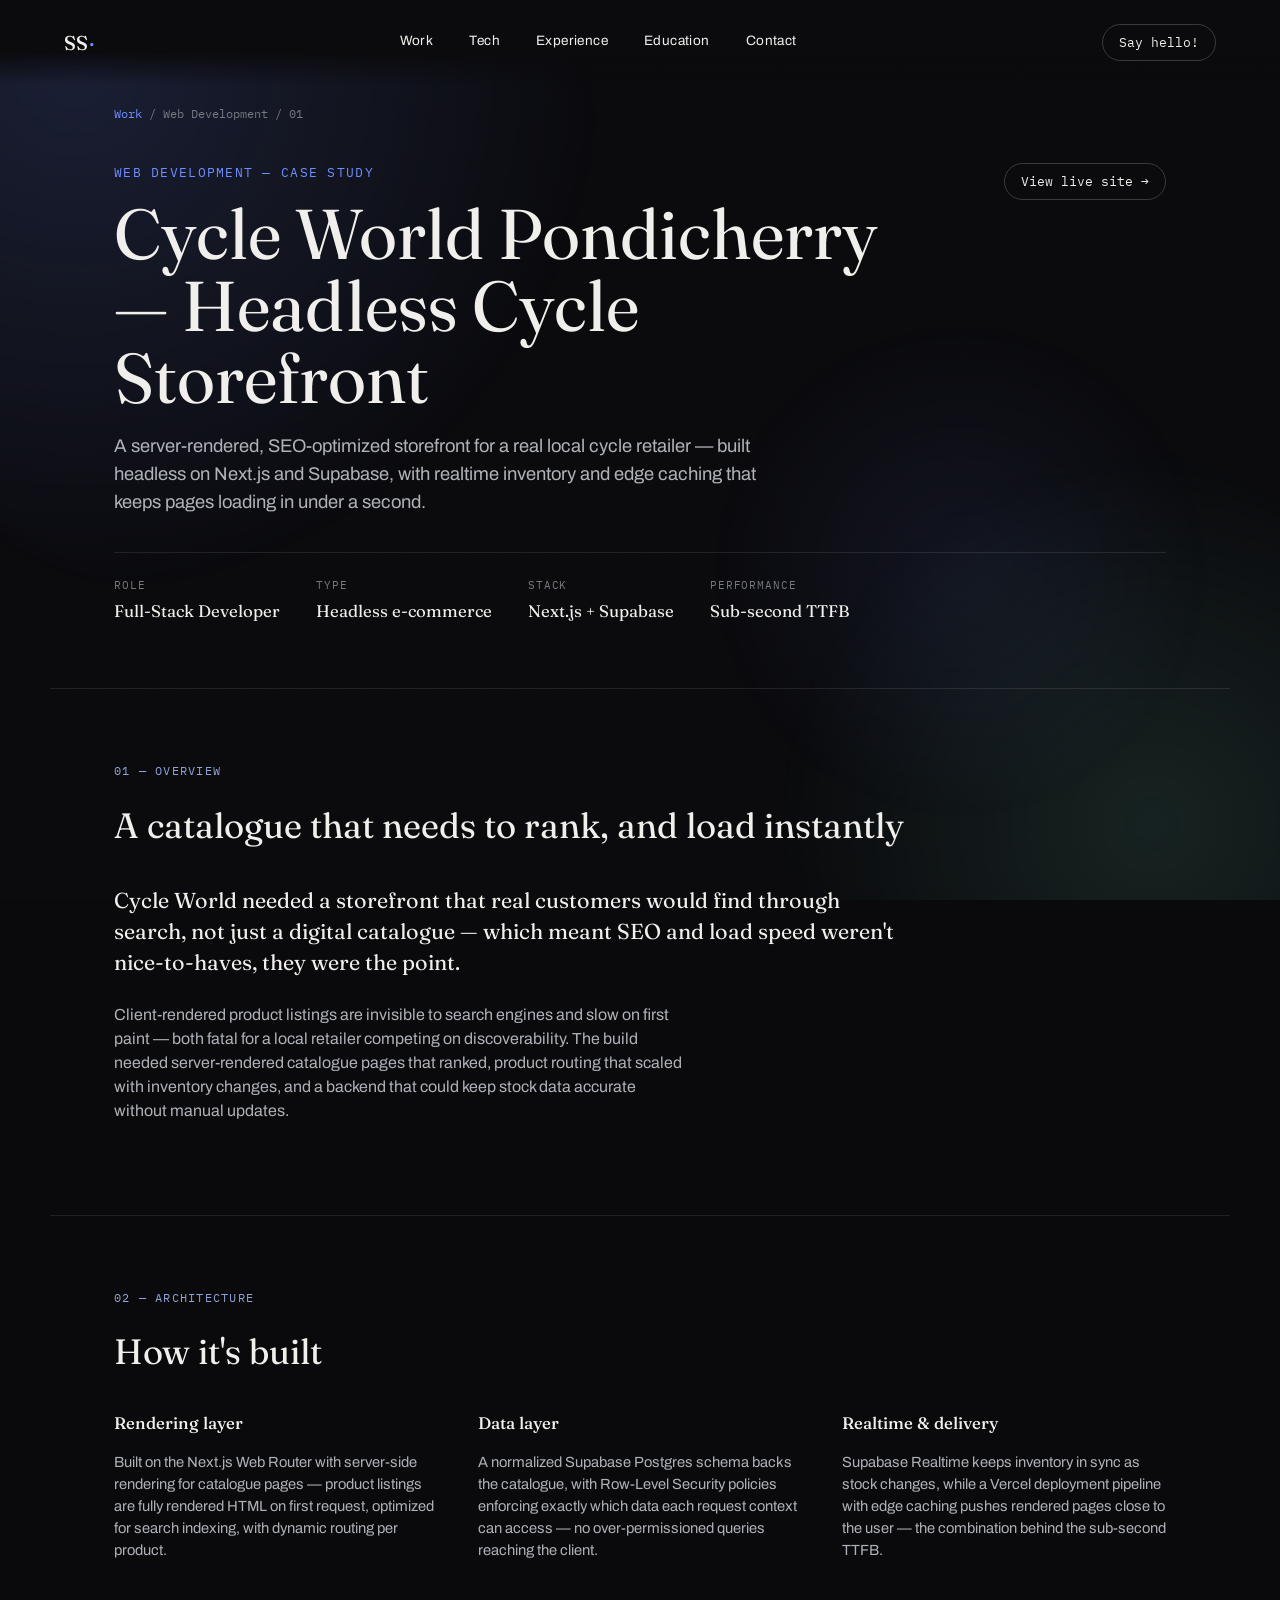
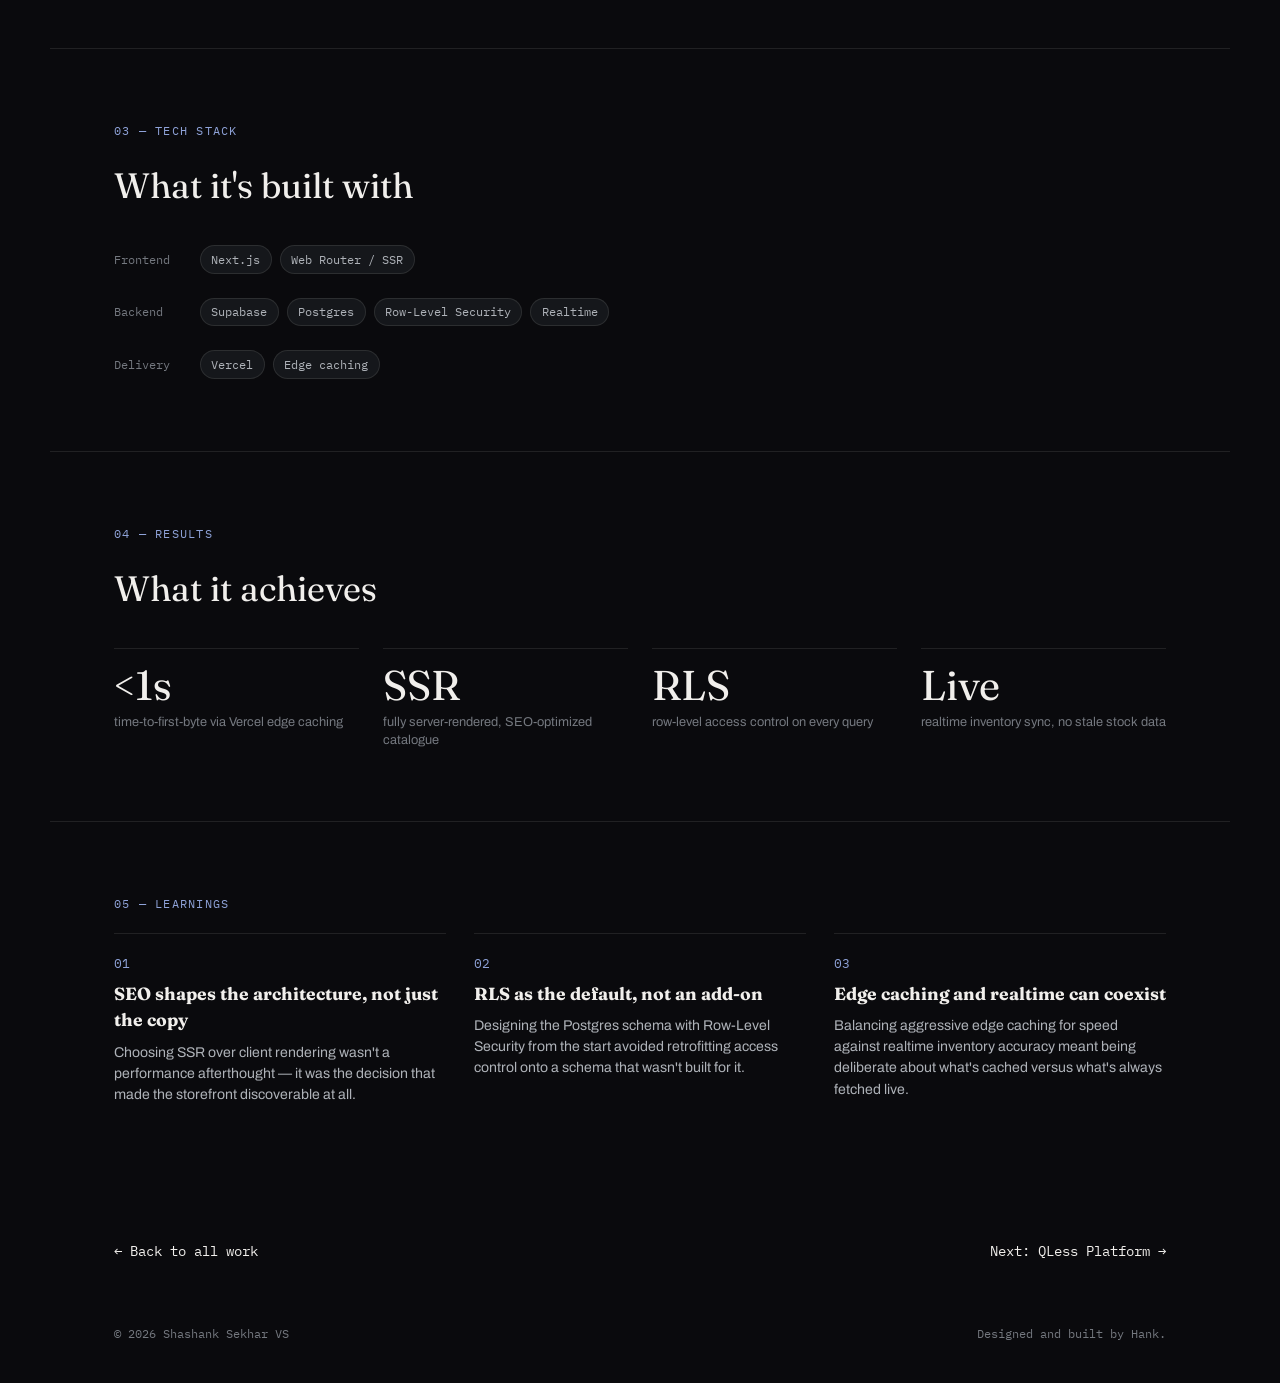
==== commit d43537f4: "Rework QLess web-dev case study with live demo, add project demo links, gallery lightbox, and copy t" ====
--- a/projects/cycleworld.html
+++ b/projects/cycleworld.html
@@ -28,13 +28,14 @@
     <a href="../index.html#education">Education</a>
     <a href="../index.html#contact">Contact</a>
   </nav>
-  <a href="mailto:vsshashank08@gmail.com" class="nav-cta">Say hello</a>
+  <a href="mailto:vsshashank08@gmail.com" class="nav-cta">Say hello!</a>
 </header>
 
 <main>
   <p class="breadcrumb" data-reveal><a href="../index.html#work">Work</a> / Web Development / 01</p>
 
   <section class="proj-hero">
+    <a href="https://cycleworldpondicherry.in/" target="_blank" rel="noopener" class="nav-cta hero-demo-link" data-reveal>View live site →</a>
     <p class="proj-kicker" data-reveal>Web Development — Case Study</p>
     <h1 class="proj-title" data-reveal>Cycle World Pondicherry — Headless Cycle Storefront</h1>
     <p class="proj-dek" data-reveal>
@@ -165,7 +166,7 @@
 
 <footer class="site-footer">
   <span>© <span id="year"></span> Shashank Sekhar VS</span>
-  <span>Designed &amp; built by hand.</span>
+  <span>Designed and built by Hank.</span>
 </footer>
 
 <script src="../js/script.js"></script>
--- a/css/style.css
+++ b/css/style.css
@@ -636,7 +636,7 @@
 
 .about-photo {
   position: relative;
-  aspect-ratio: 4 / 5;
+  aspect-ratio: 3 / 4;
   border-radius: 16px;
   overflow: hidden;
   border: 1px solid var(--line);
@@ -646,6 +646,7 @@
   width: 100%;
   height: 100%;
   object-fit: cover;
+  object-position: 72% 22%;
   display: block;
   filter: saturate(1.02) contrast(1.03);
 }
@@ -1057,10 +1058,24 @@
 .breadcrumb a:hover { text-decoration: underline; }
 
 .proj-hero {
+  position: relative;
   max-width: var(--container);
   margin: 0 auto;
   padding: 2.5rem var(--gutter) 4rem;
   border-bottom: 1px solid var(--line);
+}
+.hero-demo-link {
+  position: absolute;
+  top: 2.5rem;
+  right: var(--gutter);
+  white-space: nowrap;
+}
+@media (max-width: 860px) {
+  .hero-demo-link {
+    position: static;
+    display: inline-block;
+    margin-top: 1.5rem;
+  }
 }
 .proj-kicker {
   font-family: var(--font-mono);
@@ -1346,17 +1361,95 @@
 }
 .proj-gallery img {
   width: 100%;
-  max-width: 420px;
+  max-width: 190px;
   border-radius: 10px;
   border: 1px solid var(--line);
-  box-shadow: 0 20px 40px var(--paper-shadow);
+  box-shadow: 0 14px 28px var(--paper-shadow);
+  cursor: zoom-in;
   transition: transform var(--dur-slow) var(--ease-out), box-shadow var(--dur-slow) var(--ease-out);
 }
 @media (hover: hover) and (pointer: fine) {
   .proj-gallery img:hover {
     transform: translateY(-6px) scale(1.015);
-    box-shadow: 0 28px 56px var(--paper-shadow);
+    box-shadow: 0 20px 40px var(--paper-shadow);
   }
+}
+
+/* lightbox */
+.lightbox-overlay {
+  position: fixed;
+  inset: 0;
+  background: rgba(6, 8, 12, 0.92);
+  display: flex;
+  align-items: center;
+  justify-content: center;
+  z-index: 999;
+  opacity: 0;
+  visibility: hidden;
+  padding: 2rem;
+  transition: opacity var(--dur-base) var(--ease-standard);
+}
+.lightbox-overlay.open {
+  opacity: 1;
+  visibility: visible;
+}
+.lightbox-img {
+  max-width: 90vw;
+  max-height: 85vh;
+  border-radius: 12px;
+  box-shadow: 0 30px 80px rgba(0, 0, 0, 0.6);
+}
+.lightbox-close,
+.lightbox-prev,
+.lightbox-next {
+  position: absolute;
+  background: rgba(255, 255, 255, 0.08);
+  border: 1px solid var(--line);
+  color: var(--ink);
+  border-radius: 50%;
+  cursor: pointer;
+  display: flex;
+  align-items: center;
+  justify-content: center;
+  transition: background var(--dur-fast) var(--ease-standard), color var(--dur-fast) var(--ease-standard);
+}
+.lightbox-close {
+  top: 1.5rem;
+  right: 1.5rem;
+  width: 42px;
+  height: 42px;
+  font-size: 1.4rem;
+  line-height: 1;
+}
+.lightbox-prev,
+.lightbox-next {
+  top: 50%;
+  transform: translateY(-50%);
+  width: 48px;
+  height: 48px;
+  font-size: 1.2rem;
+}
+.lightbox-prev { left: 1.5rem; }
+.lightbox-next { right: 1.5rem; }
+.lightbox-close:hover,
+.lightbox-prev:hover,
+.lightbox-next:hover {
+  background: var(--accent);
+  color: #fff;
+  border-color: var(--accent);
+}
+.lightbox-count {
+  position: absolute;
+  bottom: 1.25rem;
+  left: 50%;
+  transform: translateX(-50%);
+  font-family: var(--font-mono);
+  font-size: 0.78rem;
+  color: var(--ink-soft);
+}
+@media (max-width: 640px) {
+  .lightbox-prev, .lightbox-next { width: 38px; height: 38px; }
+  .lightbox-close { width: 36px; height: 36px; }
 }
 .gallery-caption {
   font-size: 0.85rem;
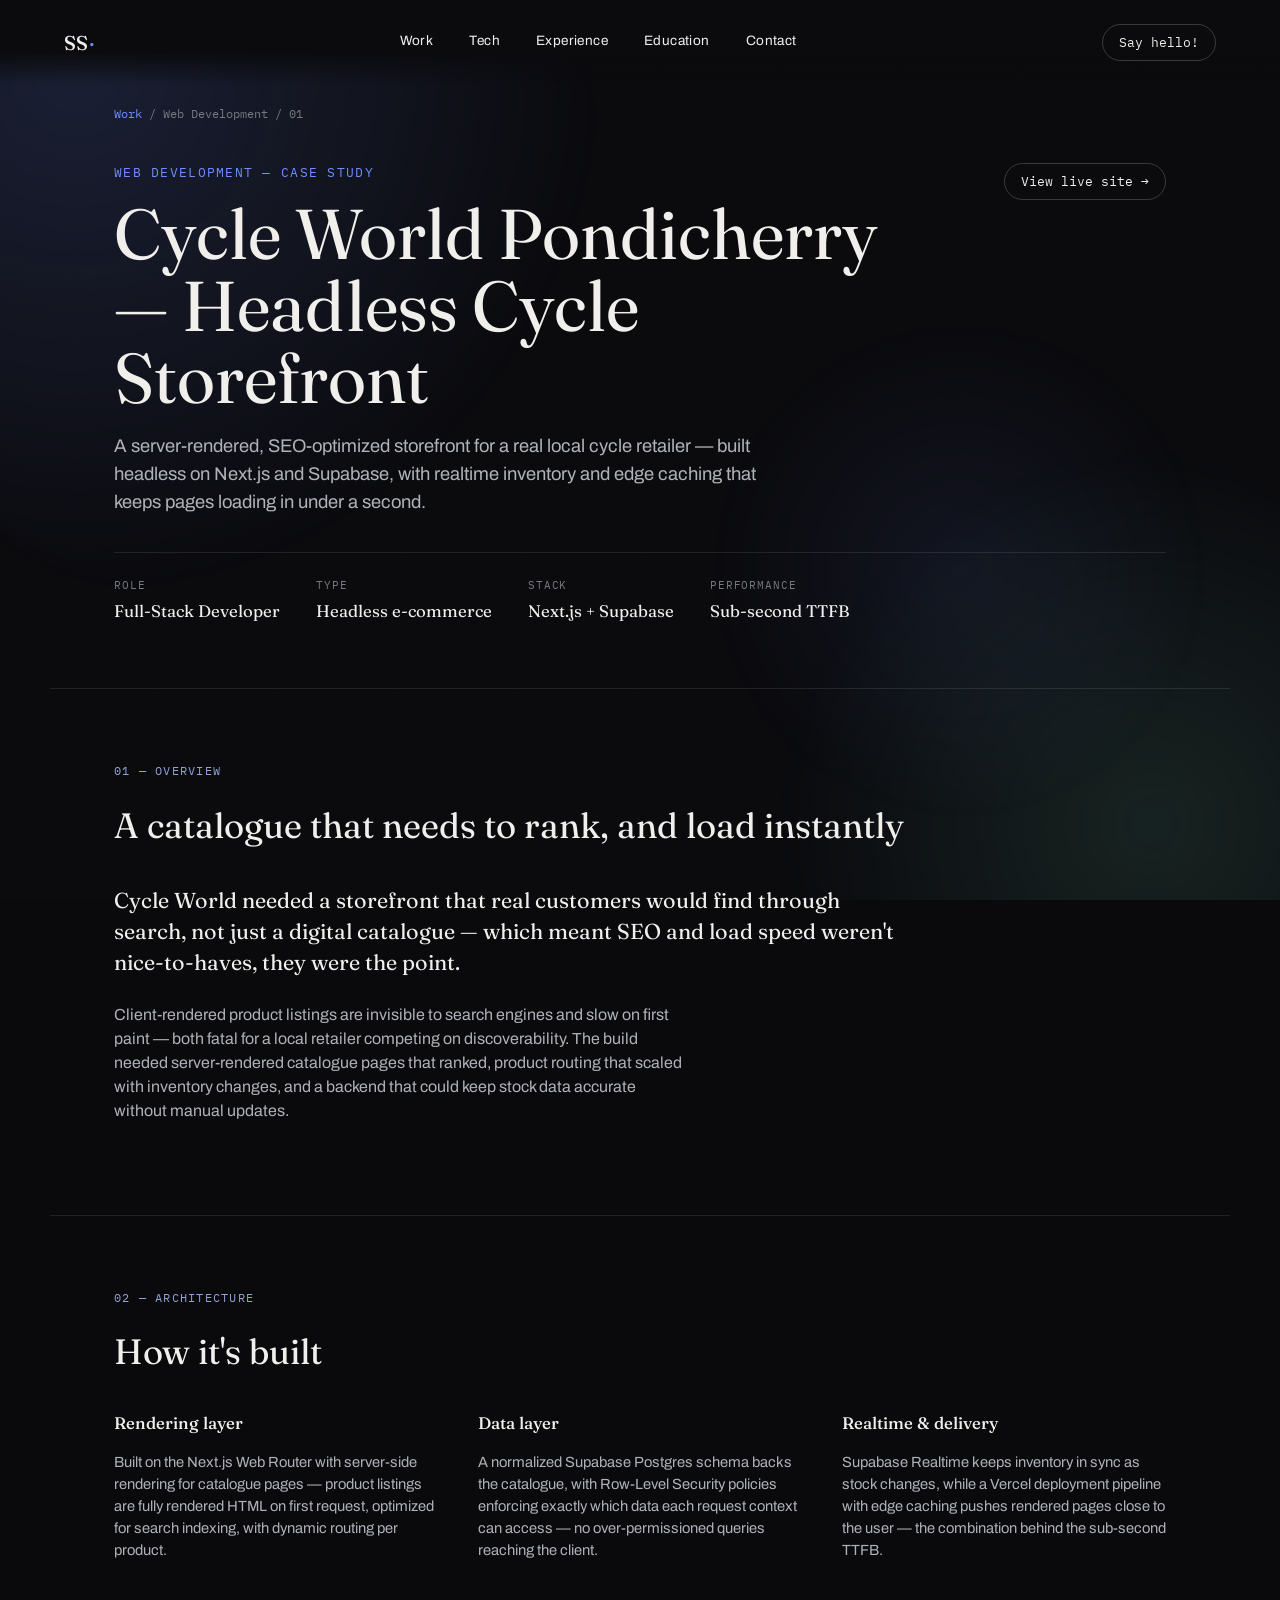
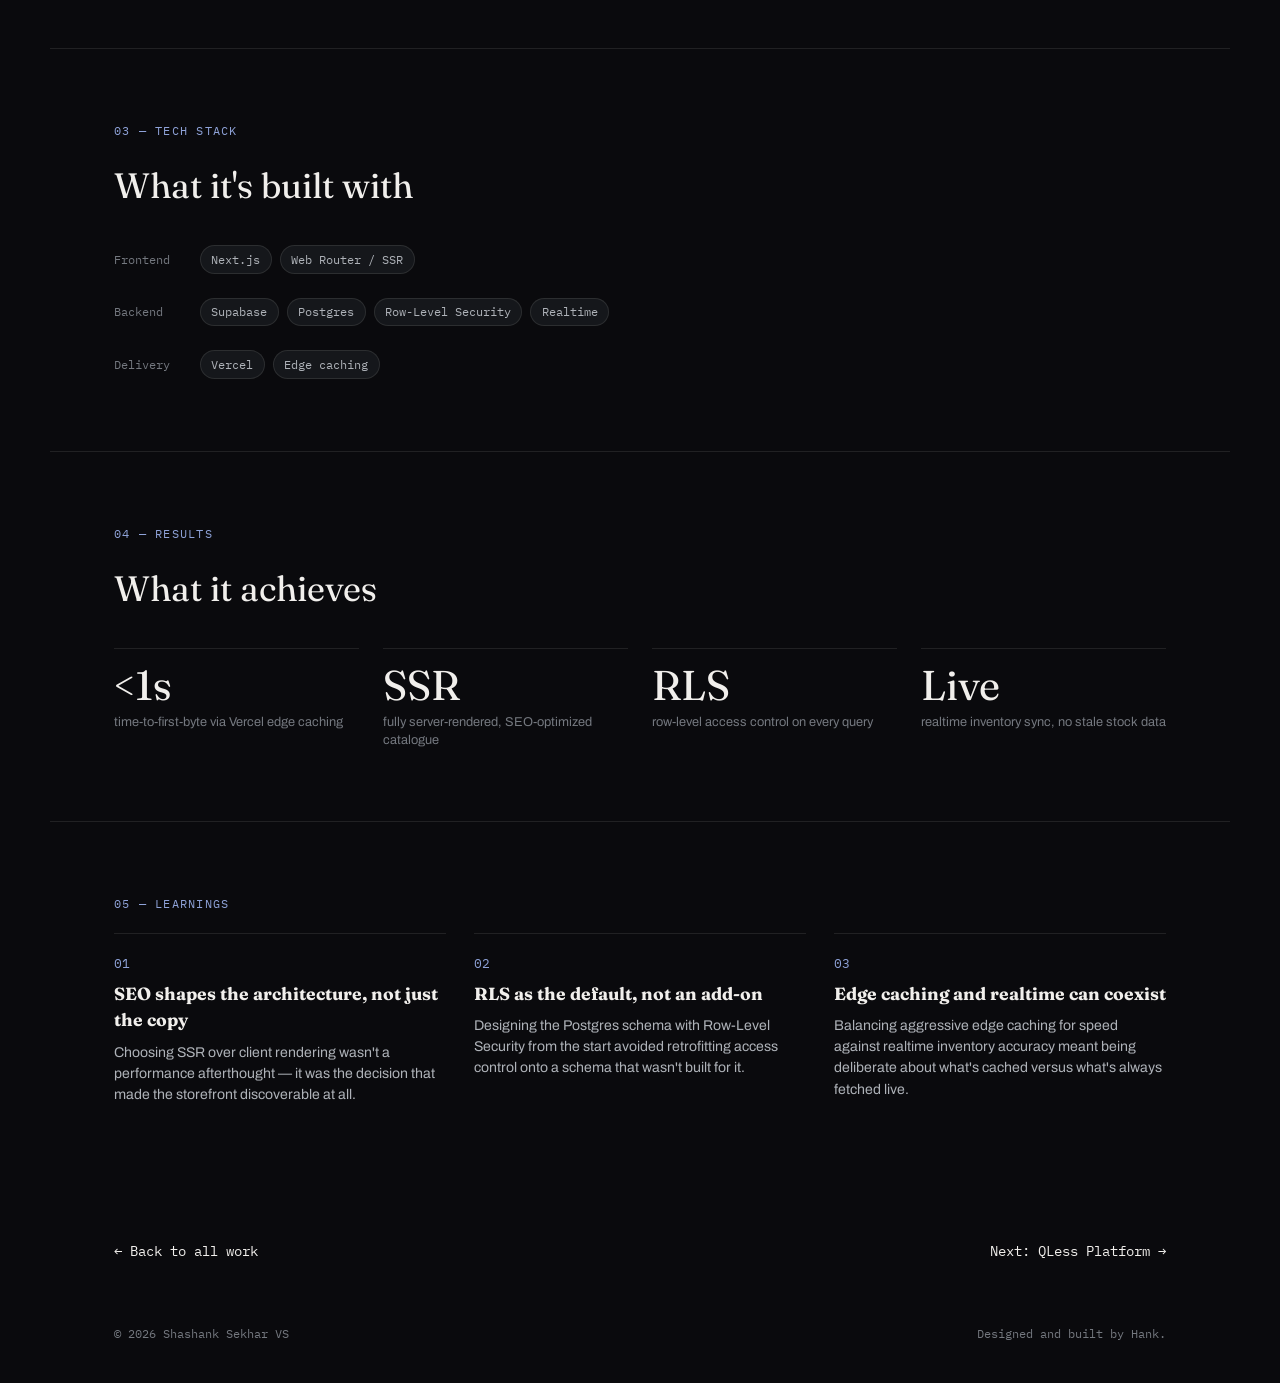
==== commit 842bbeec: "Add mobile nav, fix tab overflow on small screens, add favicon" ====
--- a/projects/cycleworld.html
+++ b/projects/cycleworld.html
@@ -8,6 +8,7 @@
 <link rel="preconnect" href="https://fonts.googleapis.com">
 <link rel="preconnect" href="https://fonts.gstatic.com" crossorigin>
 <link href="https://fonts.googleapis.com/css2?family=Fraunces:ital,opsz,wght@0,9..144,300;0,9..144,400;0,9..144,500;0,9..144,600;1,9..144,400;1,9..144,500&family=Archivo:wght@400;500;600;700&family=IBM+Plex+Mono:wght@400;500&display=swap" rel="stylesheet">
+<link rel="icon" type="image/svg+xml" href="../assets/favicon.svg">
 <link rel="stylesheet" href="../css/style.css">
 </head>
 <body>
@@ -29,7 +30,21 @@
     <a href="../index.html#contact">Contact</a>
   </nav>
   <a href="mailto:vsshashank08@gmail.com" class="nav-cta">Say hello!</a>
+  <button class="nav-toggle" aria-label="Open menu" aria-expanded="false">
+    <span></span><span></span><span></span>
+  </button>
 </header>
+
+<div class="mobile-nav">
+  <nav>
+    <a href="../index.html#work">Work</a>
+    <a href="../index.html#tech">Tech</a>
+    <a href="../index.html#experience">Experience</a>
+    <a href="../index.html#education">Education</a>
+    <a href="../index.html#contact">Contact</a>
+  </nav>
+  <a href="mailto:vsshashank08@gmail.com" class="btn btn-primary">Say hello!</a>
+</div>
 
 <main>
   <p class="breadcrumb" data-reveal><a href="../index.html#work">Work</a> / Web Development / 01</p>
--- a/css/style.css
+++ b/css/style.css
@@ -75,7 +75,7 @@
 .nav-cta,
 .tab,
 .entry-link,
-.contact-link,
+.dock-item,
 .mark {
   transition: transform var(--dur-fast) var(--ease-out), background var(--dur-base) var(--ease-standard),
     color var(--dur-base) var(--ease-standard), border-color var(--dur-base) var(--ease-standard);
@@ -85,7 +85,7 @@
   transform: scale(0.96);
 }
 .entry-link:active,
-.contact-link:active {
+.dock-item:active {
   transform: scale(0.98);
 }
 .mark:active {
@@ -226,8 +226,73 @@
   border-color: var(--ink);
 }
 
+.nav-toggle {
+  display: none;
+  flex-direction: column;
+  align-items: center;
+  justify-content: center;
+  gap: 4px;
+  width: 42px;
+  height: 42px;
+  padding: 0;
+  border: 1px solid var(--line-strong);
+  border-radius: 50%;
+  background: transparent;
+  cursor: pointer;
+}
+.nav-toggle span {
+  display: block;
+  width: 16px;
+  height: 1.5px;
+  background: var(--ink);
+  border-radius: 1px;
+  transition: transform var(--dur-base) var(--ease-out), opacity var(--dur-base) var(--ease-out);
+}
+.nav-toggle.open span:nth-child(1) { transform: translateY(5.5px) rotate(45deg); }
+.nav-toggle.open span:nth-child(2) { opacity: 0; }
+.nav-toggle.open span:nth-child(3) { transform: translateY(-5.5px) rotate(-45deg); }
+
+.mobile-nav {
+  position: fixed;
+  inset: 0;
+  z-index: 90;
+  display: flex;
+  flex-direction: column;
+  align-items: flex-start;
+  justify-content: center;
+  gap: 2.5rem;
+  padding: 6rem var(--gutter) 4rem;
+  background: var(--bg);
+  transform: translateY(-8%);
+  opacity: 0;
+  visibility: hidden;
+  transition: transform var(--dur-slow) var(--ease-out), opacity var(--dur-base) var(--ease-standard),
+    visibility 0s linear var(--dur-slow);
+}
+.mobile-nav.open {
+  transform: translateY(0);
+  opacity: 1;
+  visibility: visible;
+  transition: transform var(--dur-slow) var(--ease-out), opacity var(--dur-base) var(--ease-standard), visibility 0s;
+}
+.mobile-nav nav {
+  display: flex;
+  flex-direction: column;
+  gap: 1.5rem;
+}
+.mobile-nav nav a {
+  font-family: var(--font-display);
+  font-size: clamp(1.8rem, 8vw, 2.4rem);
+  color: var(--ink);
+}
+.mobile-nav nav a:hover { color: var(--accent); }
+
 @media (max-width: 720px) {
   .nav { display: none; }
+  .nav-toggle { display: flex; }
+}
+@media (min-width: 721px) {
+  .mobile-nav { display: none; }
 }
 
 /* ---------- reveal on scroll ---------- */
@@ -740,6 +805,16 @@
   border-bottom: 1px solid var(--line);
   padding-bottom: 0;
 }
+@media (max-width: 640px) {
+  .tabs {
+    overflow-x: auto;
+    flex-wrap: nowrap;
+    -webkit-overflow-scrolling: touch;
+    scrollbar-width: none;
+  }
+  .tabs::-webkit-scrollbar { display: none; }
+  .tab { white-space: nowrap; padding: 0.8rem 0.85rem; font-size: 0.78rem; }
+}
 .tab {
   background: none;
   border: none;
@@ -930,35 +1005,31 @@
   margin-bottom: 3rem;
 }
 
-.contact-links {
-  display: grid;
-  grid-template-columns: repeat(2, 1fr);
-  gap: 1px;
-  background: var(--line);
+.contact-dock {
+  display: flex;
+  flex-wrap: wrap;
+  gap: 0.6rem;
+  padding: 0.6rem;
+  width: fit-content;
+  max-width: 100%;
+  background: var(--bg-alt);
   border: 1px solid var(--line);
-}
-@media (max-width: 620px) {
-  .contact-links { grid-template-columns: 1fr; }
-}
-.contact-link {
-  background: var(--bg);
-  padding: 1.75rem;
+  border-radius: 100px;
+}
+.dock-item {
+  position: relative;
   display: flex;
   align-items: center;
-  gap: 1.1rem;
-  transition: background 0.25s ease;
-}
-.contact-link:hover { background: var(--bg-alt); }
-.contact-text {
-  display: flex;
-  flex-direction: column;
-  gap: 0.4rem;
-  min-width: 0;
-}
-.contact-icon {
+  height: 52px;
+  padding: 0 0.5rem;
+  border-radius: 100px;
+  border: 1px solid transparent;
+  transition: background var(--dur-base) var(--ease-out), border-color var(--dur-base) var(--ease-out);
+}
+.dock-icon {
   position: relative;
-  width: 46px;
-  height: 46px;
+  width: 40px;
+  height: 40px;
   flex-shrink: 0;
   border-radius: 50%;
   display: flex;
@@ -966,49 +1037,70 @@
   justify-content: center;
   background: var(--bg-raised);
   border: 1px solid var(--line);
-  transition: transform var(--dur-base) var(--ease-out), border-color var(--dur-base) var(--ease-out),
-    background var(--dur-base) var(--ease-out);
-}
-.contact-icon img {
-  width: 22px;
-  height: 22px;
+  transition: border-color var(--dur-base) var(--ease-out), background var(--dur-base) var(--ease-out);
+}
+.dock-icon img {
+  width: 20px;
+  height: 20px;
   object-fit: contain;
   filter: grayscale(1) brightness(1.3) opacity(0.6);
   transition: filter var(--dur-base) var(--ease-out);
 }
-.contact-icon-svg svg {
+.dock-icon-svg svg {
   color: var(--ink-faint);
   transition: color var(--dur-base) var(--ease-out);
 }
-.contact-icon .tech-fallback {
+.dock-icon .tech-fallback {
   font-family: var(--font-mono);
   font-weight: 600;
-  font-size: 0.62rem;
+  font-size: 0.6rem;
   letter-spacing: 0.02em;
   color: var(--ink-faint);
   transition: color var(--dur-base) var(--ease-out);
 }
+.dock-label {
+  display: inline-block;
+  max-width: 0;
+  margin-left: 0;
+  opacity: 0;
+  overflow: hidden;
+  white-space: nowrap;
+  font-family: var(--font-mono);
+  font-size: 0.82rem;
+  font-weight: 600;
+  letter-spacing: 0.02em;
+  color: var(--ink-soft);
+  transition: max-width var(--dur-slow) var(--ease-out), opacity var(--dur-base) var(--ease-out),
+    margin-left var(--dur-slow) var(--ease-out), color var(--dur-base) var(--ease-out);
+}
 @media (hover: hover) and (pointer: fine) {
-  .contact-link:hover .contact-icon {
-    transform: scale(1.15);
+  .dock-item:hover {
+    background: var(--bg-raised);
+    border-color: color-mix(in srgb, var(--tint, var(--accent)) 45%, var(--line));
+  }
+  .dock-item:hover .dock-icon {
     border-color: color-mix(in srgb, var(--tint, var(--accent)) 55%, transparent);
-    background: color-mix(in srgb, var(--tint, var(--accent)) 16%, var(--bg-raised));
+    background: color-mix(in srgb, var(--tint, var(--accent)) 18%, var(--bg-raised));
   }
-  .contact-link:hover .contact-icon img { filter: none; }
-  .contact-link:hover .contact-icon-svg svg { color: var(--tint, var(--accent)); }
-  .contact-link:hover .contact-icon .tech-fallback { color: var(--tint, var(--ink)); }
-}
-.cl-label {
-  font-family: var(--font-mono);
-  font-size: 0.72rem;
-  text-transform: uppercase;
-  letter-spacing: 0.08em;
-  color: var(--ink-faint);
-}
-.cl-value {
-  font-family: var(--font-display);
-  font-size: 1.2rem;
-  overflow-wrap: anywhere;
+  .dock-item:hover .dock-icon img { filter: none; }
+  .dock-item:hover .dock-icon-svg svg { color: var(--tint, var(--accent)); }
+  .dock-item:hover .dock-icon .tech-fallback { color: var(--tint, var(--ink)); }
+  .dock-item:hover .dock-label {
+    max-width: 140px;
+    margin-left: 0.6rem;
+    opacity: 1;
+    color: var(--tint, var(--ink));
+  }
+}
+/* touch devices can't hover — keep labels visible so nothing is hidden behind an unreachable interaction */
+@media (hover: none) {
+  .dock-label {
+    max-width: 140px;
+    margin-left: 0.6rem;
+    opacity: 1;
+  }
+  .contact-dock { flex-direction: column; align-items: stretch; width: 100%; border-radius: 16px; }
+  .dock-item { justify-content: flex-start; }
 }
 
 /* ---------- footer ---------- */
